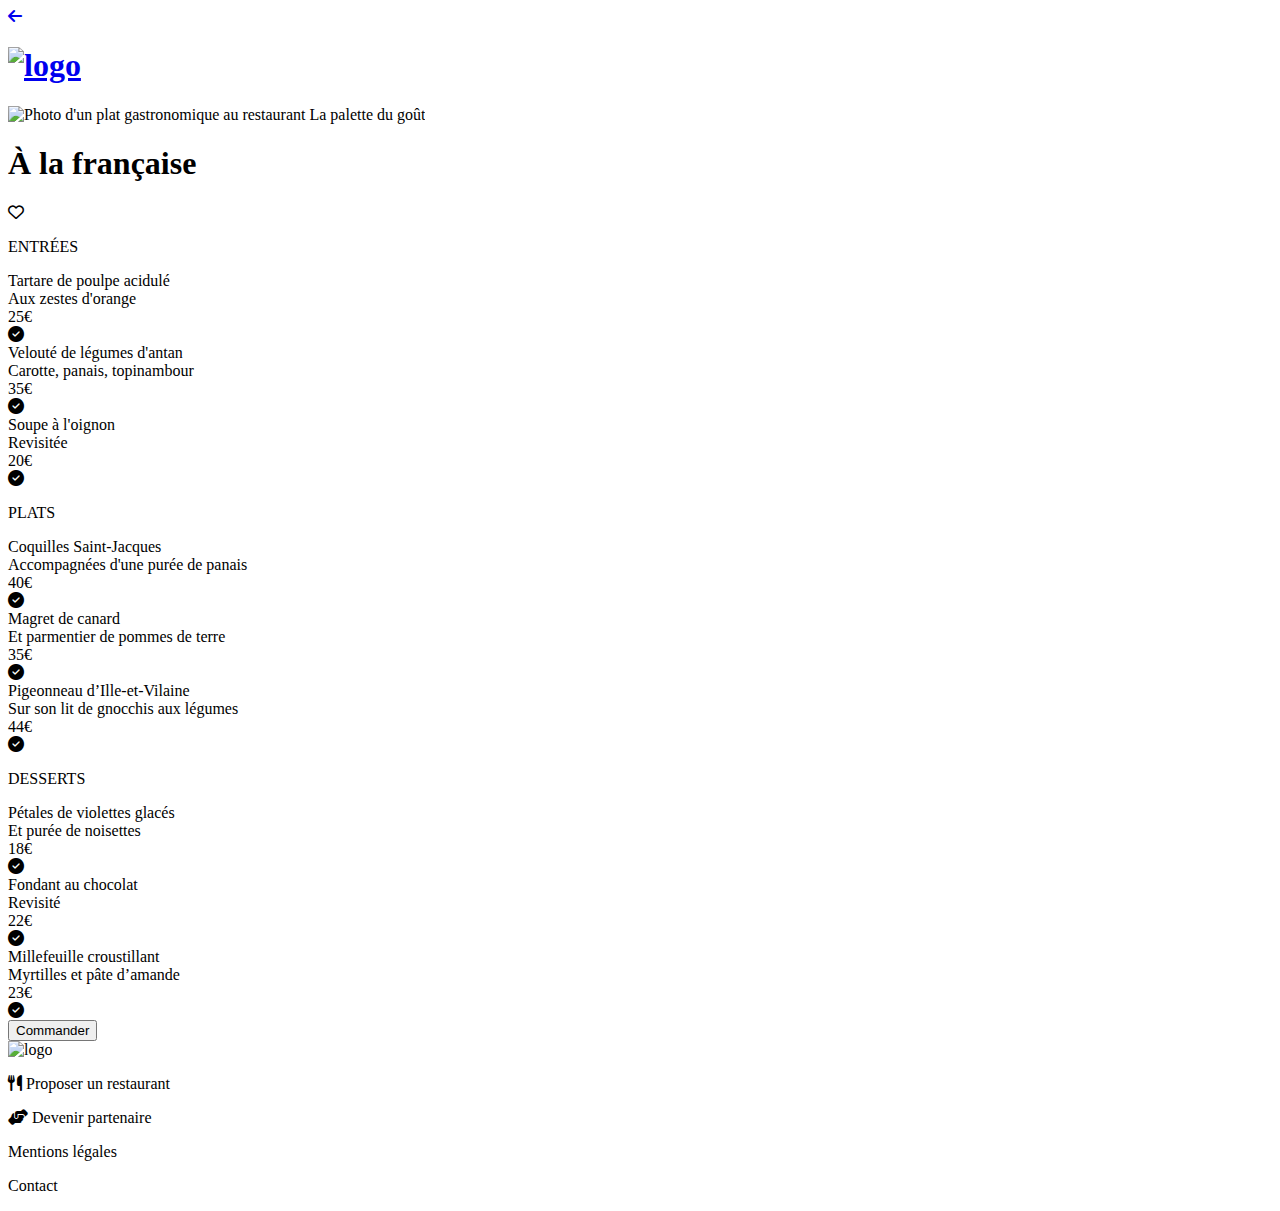
==== restaurants/a-la-francaise.html @ 84da6585 "ajout du fichier actualisé sur github" ====
<!DOCTYPE html>
<html lang="fr">
<head>
    <meta charset="utf-8">
    <title>Menu - À la française</title>
    <link rel="preconnect" href="https://fonts.googleapis.com">
    <link rel="preconnect" href="https://fonts.gstatic.com" crossorigin>
    <link href="https://fonts.googleapis.com/css2?family=Roboto:ital,wght@0,100;0,300;0,400;0,500;0,700;0,900;1,100;1,300;1,400;1,500;1,700;1,900&family=Shrikhand&display=swap" rel="stylesheet">
    <link href="../assets/css/restaurants.css" rel="stylesheet">
    <link rel="stylesheet" href="https://cdnjs.cloudflare.com/ajax/libs/font-awesome/6.7.2/css/all.min.css" integrity="sha512-Evv84Mr4kqVGRNSgIGL/F/aIDqQb7xQ2vcrdIwxfjThSH8CSR7PBEakCr51Ck+w+/U6swU2Im1vVX0SVk9ABhg==" crossorigin="anonymous" referrerpolicy="no-referrer">
    <meta name="viewport" content="width=device-width, initial-scale=1.0">
</head> 

<body>
<header>
    <div class = "logoBlock">
        <a href="../index.html">
        <i class="fa-solid fa-arrow-left"></i>
        </a>
        <h1>
            <a href="./index.html">
            <img src ="../assets/images_et_textes_Ohmyfood/images/logo/ohmyfood.png" id="logo" alt="logo">
            </a>
        </h1>
    </div>
    <img src="../assets/images_et_textes_Ohmyfood/images/restaurants/toa-heftiba-DQKerTsQwi0-unsplash.jpg" class="photoRestaurant" alt="Photo d'un plat gastronomique au restaurant La palette du goût">  
</header>
<main>
    <div class="restaurantBlock">
        <div class="restaurantBlock__title">
            <h1>À la française</h1>
            <i class="fa-regular fa-heart"></i>
        </div>
        <div class="plateBlock">
            <div class="plateBlock__title">
                <p class="border">ENTRÉES</p>
            </div>
            <div class="plateBlock__proposals">
                <div class="dishBlock">
                    <div class="dishblock_withoutAnimation">
                        <div class="dishBlock__title">Tartare de poulpe acidulé</div>
                        <div class="dishBlock__content">
                            <div class="dishBlock__precisions">Aux zestes d'orange</div>
                            <div class="dishBlock__price">25€</div>
                        </div>
                    </div>
                    <div class="dishBlock__Animation">
                        <i class="fa-solid fa-circle-check"></i>
                    </div>

                </div>
                <div class="dishBlock">
                    <div class="dishblock_withoutAnimation">
                        <div class="dishBlock__title">Velouté de légumes d'antan</div>
                        <div class="dishBlock__content">
                            <div class="dishBlock__precisions">Carotte, panais, topinambour</div>
                            <div class="dishBlock__price">35€</div>
                        </div>
                    </div>
                    <div class="dishBlock__Animation">
                        <i class="fa-solid fa-circle-check"></i>
                    </div>
                </div>
                <div class="dishBlock">
                    <div class="dishblock_withoutAnimation">
                        <div class="dishBlock__title">Soupe à l'oignon</div>
                        <div class="dishBlock__content">
                            <div class="dishBlock__precisions">Revisitée</div>
                            <div class="dishBlock__price">20€</div>
                        </div>
                    </div>
                    <div class="dishBlock__Animation">
                        <i class="fa-solid fa-circle-check"></i>
                    </div>
                </div>    
            </div>
        </div>
        <div class="plateBlock">
            <div class="plateBlock__title">
                <p class="border">PLATS</p>
            </div>
            <div class="plateBlock__proposals">
                <div class="dishBlock">
                    <div class="dishblock_withoutAnimation">
                        <div class="dishBlock__title">Coquilles Saint-Jacques</div>
                        <div class="dishBlock__content">
                            <div class="dishBlock__precisions">Accompagnées d'une purée de panais</div>
                            <div class="dishBlock__price">40€</div>
                        </div>
                    </div>
                    <div class="dishBlock__Animation">
                        <i class="fa-solid fa-circle-check"></i>
                    </div>
                </div>
                <div class="dishBlock">
                    <div class="dishblock_withoutAnimation">
                        <div class="dishBlock__title">Magret de canard</div>
                        <div class="dishBlock__content">
                            <div class="dishBlock__precisions">Et parmentier de pommes de terre</div>
                            <div class="dishBlock__price">35€</div>
                        </div>
                    </div>
                    <div class="dishBlock__Animation">
                        <i class="fa-solid fa-circle-check"></i>
                    </div>
                </div>
                <div class="dishBlock">
                    <div class="dishblock_withoutAnimation">
                        <div class="dishBlock__title">Pigeonneau d’Ille-et-Vilaine</div>
                        <div class="dishBlock__content">
                            <div class="dishBlock__precisions">Sur son lit de gnocchis aux légumes</div>
                            <div class="dishBlock__price">44€</div>
                        </div>
                    </div>
                    <div class="dishBlock__Animation">
                        <i class="fa-solid fa-circle-check"></i>
                    </div>
                </div>    
            </div>
        </div>
        <div class="plateBlock">
            <div class="plateBlock__title">
                <p class="border">DESSERTS</p>
            </div>
            <div class="plateBlock__proposals">
                <div class="dishBlock">
                    <div class="dishblock_withoutAnimation">
                        <div class="dishBlock__title">Pétales de violettes glacés</div>
                        <div class="dishBlock__content">
                            <div class="dishBlock__precisions">Et purée de noisettes</div>
                            <div class="dishBlock__price">18€</div>
                        </div>
                    </div>
                    <div class="dishBlock__Animation">
                        <i class="fa-solid fa-circle-check"></i>
                    </div>
                </div>
                <div class="dishBlock">
                    <div class="dishblock_withoutAnimation">
                        <div class="dishBlock__title">Fondant au chocolat</div>
                        <div class="dishBlock__content">
                            <div class="dishBlock__precisions">Revisité</div>
                            <div class="dishBlock__price">22€</div>
                        </div>
                    </div>
                    <div class="dishBlock__Animation">
                    <i class="fa-solid fa-circle-check"></i>
                    </div>
                </div>
                <div class="dishBlock">
                    <div class="dishblock_withoutAnimation">
                        <div class="dishBlock__title">Millefeuille croustillant</div>
                        <div class="dishBlock__content">
                            <div class="dishBlock__precisions">Myrtilles et pâte d’amande</div>
                            <div class="dishBlock__price">23€</div>
                        </div>
                    </div>
                    <div class="dishBlock__Animation">
                        <i class="fa-solid fa-circle-check"></i>
                    </div>
                </div>    
            </div>
        </div>
    <button type="submit" class="order-button-purple">
        <span class="search">Commander</span>
    </button>
    </div>
</main>
<footer>
    <img src="../assets/images_et_textes_Ohmyfood/images/logo/ohmyfood@2x.svg" class="logo-footer" alt="logo">
    <div class="footerContent">
        <p class="p__footer p__footer--bold"> 
            <i class="fa-solid fa-utensils"></i>
            Proposer un restaurant
        </p>
        <p class="p__footer p__footer--bold">
            <i class="fa-solid fa-handshake-angle"></i>
            Devenir partenaire
        </p>
        <p class="p__footer">Mentions légales</p>
        <p class="p__footer">Contact</p>
    </div>
</footer>
</body>
</html>
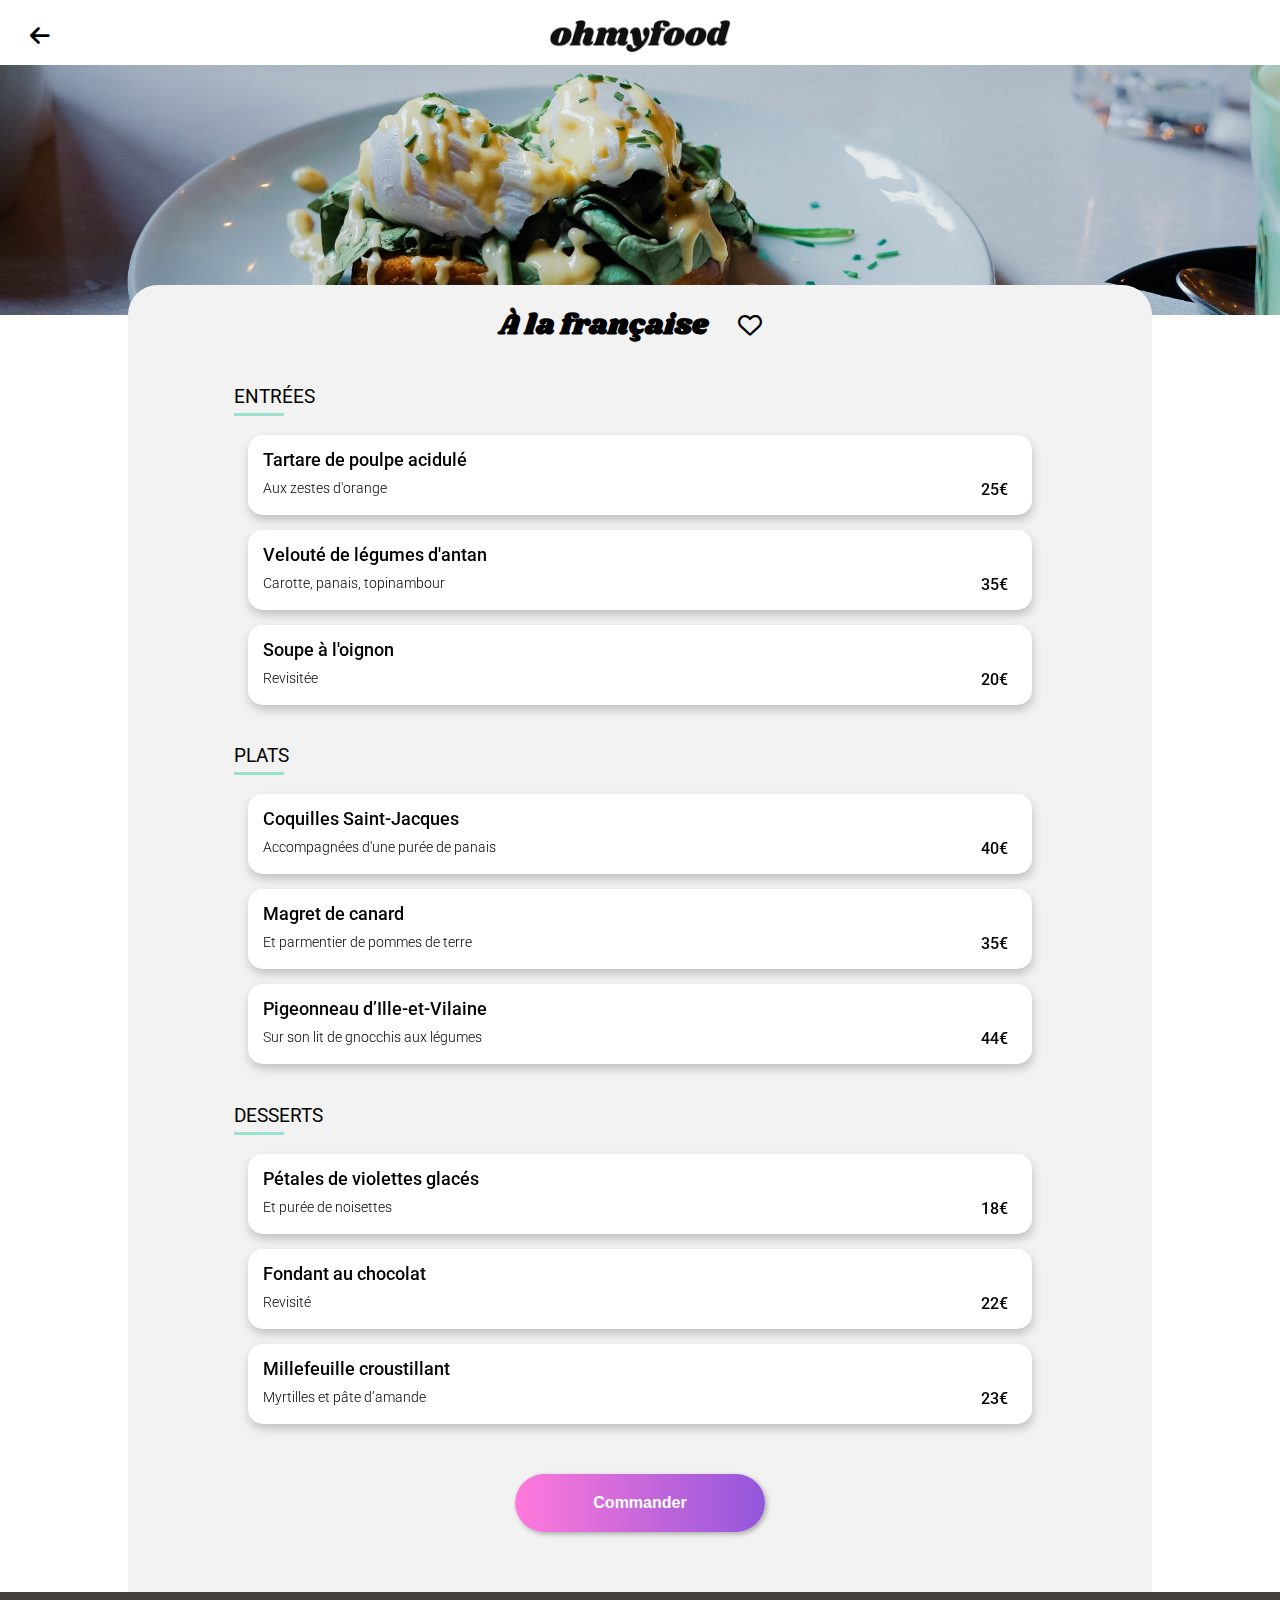
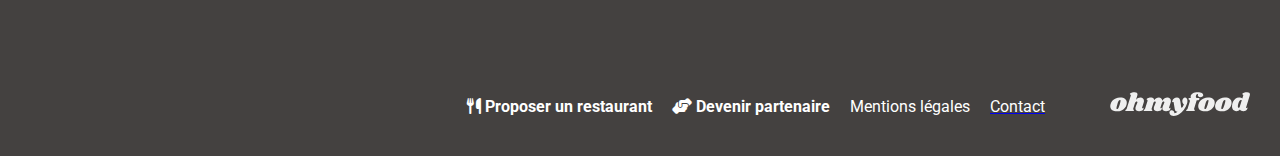
==== commit 95038511: "ajout lien clicable dans le footer" ====
--- a/restaurants/a-la-francaise.html
+++ b/restaurants/a-la-francaise.html
@@ -18,7 +18,7 @@
         <i class="fa-solid fa-arrow-left"></i>
         </a>
         <h1>
-            <a href="./index.html">
+            <a href="../index.html">
             <img src ="../assets/images_et_textes_Ohmyfood/images/logo/ohmyfood.png" id="logo" alt="logo">
             </a>
         </h1>
@@ -178,7 +178,8 @@
             Devenir partenaire
         </p>
         <p class="p__footer">Mentions légales</p>
-        <p class="p__footer">Contact</p>
+        <a href="mailto:contact@ohmyfood.fr">
+        <p class="p__footer">Contact</p></a>
     </div>
 </footer>
 </body>
--- a/assets/css/restaurants.css
+++ b/assets/css/restaurants.css
@@ -0,0 +1,341 @@
+html {
+  width: 100%;
+  max-width: 3280px;
+}
+html body {
+  width: 100%;
+  display: flex;
+  flex-direction: column;
+  align-items: center;
+  font-family: "roboto";
+  margin: 0;
+}
+
+/*********HEADER************/
+header {
+  width: 100%;
+}
+header .logoBlock {
+  position: relative;
+  background-color: white;
+  padding: 5px 0;
+  display: flex;
+  justify-content: center;
+  align-items: center;
+  height: 55px;
+}
+header .logoBlock .fa-arrow-left {
+  font-size: 1.4em;
+  position: absolute;
+  left: 30px;
+  top: 25px;
+  cursor: pointer;
+  color: black;
+}
+header .logoBlock img {
+  width: 180px;
+  height: auto;
+  padding-top: 15px;
+}
+header .photoRestaurant {
+  width: 100%;
+  height: 250px;
+  object-fit: cover;
+}
+
+main {
+  width: 80%;
+}
+main .restaurantBlock {
+  background-color: #F2F2F2;
+  border-radius: 30px 30px 0 0;
+  position: relative;
+  margin-top: -30px;
+  display: flex;
+  flex-direction: column;
+}
+main .restaurantBlock .restaurantBlock__title {
+  padding-left: 15px;
+  display: flex;
+  justify-content: space-between;
+}
+main .restaurantBlock .restaurantBlock__title h1 {
+  font-family: "Shrikhand";
+  font-size: 1.8em;
+}
+main .restaurantBlock .restaurantBlock__title .fa-heart {
+  font-size: 1.5em;
+  padding: 28px 35px 0 0;
+  cursor: pointer;
+  position: relative;
+  transition: transform 0.3s ease-in-out;
+}
+main .restaurantBlock .restaurantBlock__title .fa-heart::after {
+  content: "\f004";
+  font-family: "Font Awesome 6 Free";
+  font-weight: 900;
+  position: absolute;
+  top: 28px;
+  left: 0px;
+  width: 0;
+  color: transparent;
+  background: linear-gradient(90deg, #FF79DA, #9356DC);
+  -webkit-background-clip: text;
+  -webkit-text-fill-color: transparent;
+  transition: width 0.5s ease-in-out;
+  overflow: hidden;
+  opacity: 0;
+}
+main .restaurantBlock .restaurantBlock__title .fa-heart:hover {
+  transform: scale(1);
+}
+main .restaurantBlock .restaurantBlock__title .fa-heart:hover::after {
+  width: 100%;
+  opacity: 1;
+}
+main .restaurantBlock .plateBlock {
+  margin-bottom: 20px;
+}
+main .restaurantBlock .plateBlock .plateBlock__title {
+  padding-left: 30px;
+  font-size: 1.2em;
+}
+main .restaurantBlock .plateBlock .plateBlock__title .border {
+  border-bottom: 3px solid #99E2D0;
+  padding-bottom: 5px;
+  width: 50px;
+}
+main .restaurantBlock .plateBlock .plateBlock__proposals {
+  display: flex;
+  flex-direction: column;
+  gap: 15px;
+  align-items: center;
+}
+main .restaurantBlock .plateBlock .plateBlock__proposals .dishBlock {
+  display: flex;
+  justify-content: space-between;
+  background-color: white;
+  width: 85%;
+  border-radius: 15px;
+  filter: drop-shadow(1px 5px 5px rgba(0, 0, 0, 0.2));
+  height: 80px;
+  cursor: pointer;
+}
+main .restaurantBlock .plateBlock .plateBlock__proposals .dishBlock .dishblock_withoutAnimation {
+  width: 100%;
+}
+main .restaurantBlock .plateBlock .plateBlock__proposals .dishBlock .dishblock_withoutAnimation .dishBlock__title {
+  font-weight: 500;
+  font-size: 1.1em;
+  padding: 15px 0 10px 15px;
+}
+main .restaurantBlock .plateBlock .plateBlock__proposals .dishBlock .dishblock_withoutAnimation .dishBlock__content {
+  width: 95%;
+  display: flex;
+  justify-content: space-between;
+  padding: 0 10px 10px 15px;
+}
+main .restaurantBlock .plateBlock .plateBlock__proposals .dishBlock .dishblock_withoutAnimation .dishBlock__content .dishBlock__precisions {
+  font-weight: 300;
+  font-size: 0.9em;
+  padding-right: 5px;
+}
+main .restaurantBlock .plateBlock .plateBlock__proposals .dishBlock .dishblock_withoutAnimation .dishBlock__content .dishBlock__price {
+  font-weight: 500;
+}
+main .restaurantBlock .plateBlock .plateBlock__proposals .dishBlock .dishBlock__Animation {
+  display: flex;
+  width: 0%;
+  background-color: #99E2D0;
+  margin-right: 0;
+  padding-right: 0;
+  border-radius: 0 15px 15px 0;
+  transition: width 1s ease;
+  position: relative;
+  justify-content: center;
+  align-items: center;
+  overflow: hidden;
+}
+main .restaurantBlock .plateBlock .plateBlock__proposals .dishBlock .dishBlock__Animation .fa-circle-check {
+  display: inline;
+  color: white;
+  opacity: 0;
+  transition: opacity 1s ease;
+  overflow: hidden;
+}
+main .restaurantBlock .plateBlock .plateBlock__proposals .dishBlock:hover .dishBlock__Animation {
+  width: 12%;
+}
+main .restaurantBlock .plateBlock .plateBlock__proposals .dishBlock:hover .dishBlock__Animation .fa-circle-check {
+  opacity: 1;
+}
+main .order-button-purple {
+  width: 55%;
+  max-width: 250px;
+  margin: 30px auto;
+  cursor: pointer;
+  box-shadow: 2px 2px 5px 0 darkgrey;
+  padding: 20px;
+  border-radius: 30px;
+  border: none;
+  background: linear-gradient(90deg, #FF79DA, #9356DC);
+  color: white;
+  transition: filter 0.2s ease-in-out, box-shadow 0.2s ease-in-out;
+}
+main .order-button-purple:hover {
+  filter: brightness(1.1);
+  box-shadow: 0.5px 0.5px 5px 0 black;
+}
+main .order-button-purple .search {
+  font-weight: 700;
+  font-size: 1.2em;
+}
+
+footer {
+  width: 100%;
+  height: 100%;
+  background-color: #444140;
+  display: flex;
+  flex-direction: column;
+  padding: 20px 0;
+}
+
+.logo-footer {
+  width: 200px;
+  filter: invert(1);
+  padding: 20px 0 20px 20px;
+}
+
+.p__footer--bold {
+  font-weight: bold;
+  margin: 15px 0 0 0;
+}
+
+.p__footer {
+  text-align: left;
+  padding-left: 20px;
+  color: white;
+  margin: 15px 0 0 0;
+}
+
+/*****************MEDIA QUERIES**********************/
+@media screen and (min-width: 768px) {
+  html {
+    max-width: 100%;
+    margin: 0 auto;
+  }
+  body {
+    width: 100%;
+    margin: 0 auto;
+  }
+  header {
+    width: 100%;
+    margin: 0 auto;
+  }
+  main {
+    width: 3280px;
+    width: 100%;
+    margin: 0 auto;
+    display: flex;
+    justify-content: center;
+  }
+  .logoBlock {
+    width: 3280px;
+    width: 100%;
+    justify-content: center;
+    align-content: center;
+  }
+  .logoBlock img {
+    text-align: center;
+  }
+  .photoRestaurant {
+    max-width: 100%;
+    height: 350px;
+    object-fit: cover;
+    object-position: 50% 57%;
+    display: block;
+  }
+  .restaurantBlock {
+    width: 80%;
+    display: flex;
+    justify-content: center;
+    align-items: center;
+    margin: -30px auto 0 auto;
+    padding-bottom: 30px;
+  }
+  .restaurantBlock .restaurantBlock__title {
+    justify-content: center;
+    gap: 30px;
+  }
+  .restaurantBlock .plateBlock {
+    min-width: 90%;
+  }
+  .restaurantBlock .plateBlock .plateBlock__title {
+    margin-left: 25px;
+  }
+  .restaurantBlock .plateBlock .plateBlock__proposals {
+    min-width: auto;
+  }
+  .restaurantBlock .plateBlock .plateBlock__proposals .dishBlock {
+    height: 70px;
+    min-width: 85%;
+    display: flex;
+    flex-direction: row;
+    justify-content: space-between;
+    padding: 0;
+    position: relative;
+  }
+  .restaurantBlock .plateBlock .plateBlock__proposals .dishBlock .dishblock_withoutAnimation {
+    width: 100%;
+  }
+  .restaurantBlock .plateBlock .plateBlock__proposals .dishBlock .dishBlock__Animation {
+    display: flex;
+    width: 0%;
+    background-color: #99E2D0;
+    margin-right: 0;
+    padding-right: 0;
+    border-radius: 0 15px 15px 0;
+    transition: width 1s ease;
+    position: relative;
+    justify-content: center;
+    align-items: center;
+    overflow: hidden;
+  }
+  .restaurantBlock .plateBlock .plateBlock__proposals .dishBlock .dishBlock__Animation .fa-circle-check {
+    display: inline;
+    color: white;
+    opacity: 0;
+    transition: opacity 1s ease;
+    overflow: hidden;
+  }
+  .restaurantBlock .plateBlock .plateBlock__proposals .dishBlock:hover .dishBlock__Animation {
+    width: 12%;
+  }
+  .restaurantBlock .plateBlock .plateBlock__proposals .dishBlock:hover .dishBlock__Animation .fa-circle-check {
+    opacity: 1;
+  }
+  .order-button-purple {
+    width: 20%;
+  }
+  footer {
+    display: flex;
+    flex-direction: row-reverse;
+    gap: 45px;
+  }
+  footer .footerContent {
+    display: flex;
+    flex-direction: row;
+    padding-top: 70px;
+  }
+  footer .logo-footer {
+    width: 140px;
+    padding-right: 30px;
+    padding-top: 80px;
+  }
+}
+@media screen and (min-width: 1500px) {
+  html {
+    width: 1500px;
+    margin: 0 auto;
+  }
+}